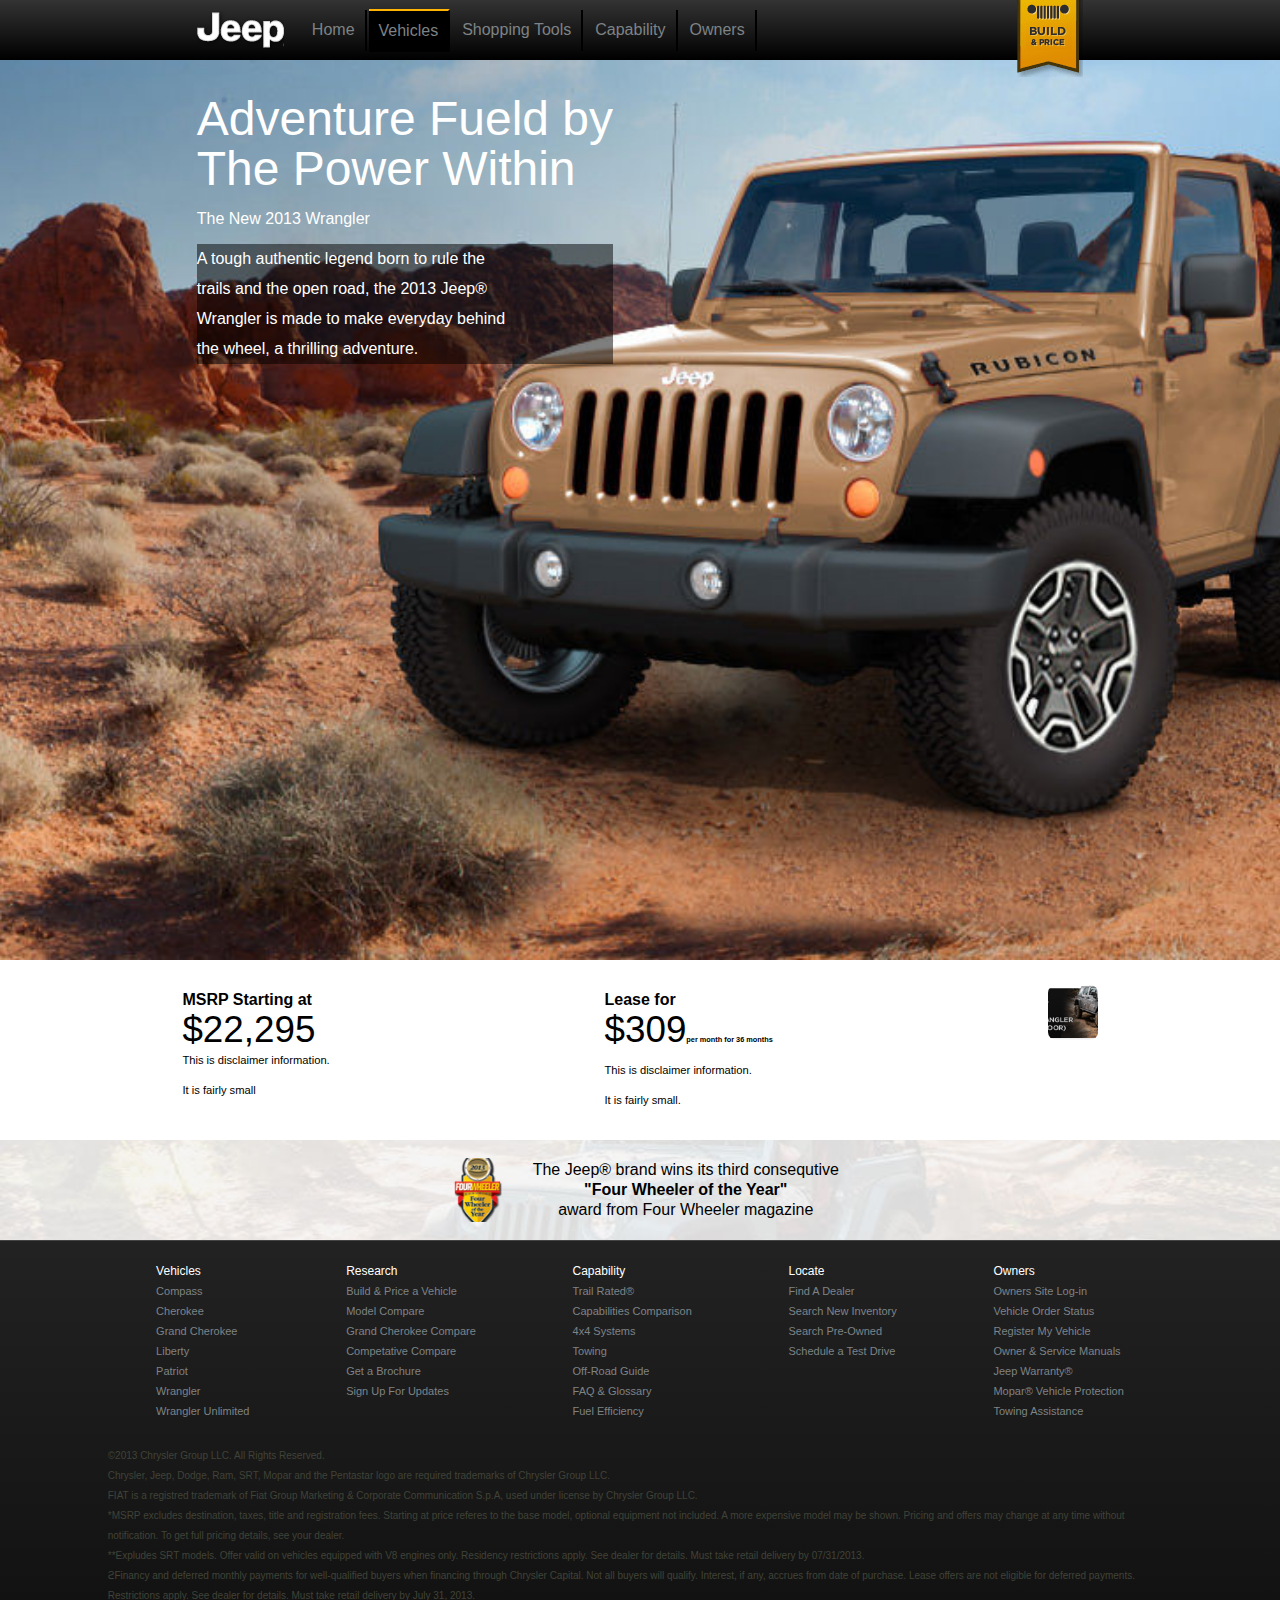
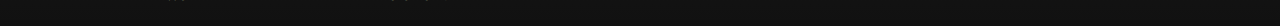
==== vehicles.html @ b2bef937 "Homework" ====
<!doctype html>
<html>
	<head>
		<meta charset="utf-8">
		<meta http-equiv="x-ua-compatible" content="ie=edge">
	    
	     <!-- ABOUT this page -->
	    <title></title>
	    <meta name="description" content="This page is">
	    <meta name="keywords" content=""  />
	    <meta name="author" content="Michelle James">
	    
	    <!--  VIEWPORT optimized specific to content -->
	    <meta name="viewport" content="width=device-width, initial-scale=1.0, user-scalable=0, minimum-scale=1.0, maximum-scale=1.0">
	    	    
	    <!-- CSS -->
	    <link href="https://fonts.googleapis.com/css?family=Montserrat" rel="stylesheet">
	    <link rel="stylesheet" href="assets/css/reset.css">
	    <link rel="stylesheet" href="assets/css/vehicles.css">
	</head>
	<body>

		<header class="header">
			<div class="header__logo"></div>
			<ul class="header__nav">
				<li class="header__nav__items"><a href="index.html">Home</a></li>
				<li class="header__nav__items active">Vehicles</li>
				<li class="header__nav__items">Shopping Tools</li>
				<li class="header__nav__items">Capability</li>
				<li class="header__nav__items">Owners</li>
			</ul>
			<div class="header__banner"></div>
		</header>

		<section class="hero-vehicles">
			<div class="hero__text">
				<h1 class="hero__headline">Adventure Fueld by<br>The Power Within</h1>
				<h3 class="hero__subheadline">The New 2013 Wrangler</h3>
				<p class="hero__paragraph">A tough authentic legend born to rule the<br>trails and the open road, the 2013 Jeep&reg;<br>Wrangler is made to make everyday behind<br>the wheel, a thrilling adventure.</p>
			</div>
		</section>

		<section class="prices">
			<ul class="prices__msrp">
				<li>MSRP Starting at</li>
				<li>$22,295</li>
				<li>This is disclaimer information.<br>It is fairly small</li>
			</ul>
			<ul class="prices__leasing">
				<li>Lease for</li>
				<li>$309<span class="prices__leasing-detail">per month for 36 months</span></li>
				<li>This is disclaimer information.<br>It is fairly small.</li>
			</ul>
			<div class="prices__promo-header"></div>
		</section>

		<section class="award">
			<div class="award__image"></div>
			<ul class="award__text">
				<li>The Jeep&reg; brand wins its third consequtive</li>
				<li>"Four Wheeler of the Year"</li>
				<li>award from Four Wheeler magazine</li>
			</ul>
		</section>

		<footer class="footer">
			<ul class="footer__sidemap">
				<ul class="footer__sidemap--list">
					<li class="footer__items footer__items--first">Vehicles</li>
					<li class="footer__items">Compass</li>
					<li class="footer__items">Cherokee</li>
					<li class="footer__items">Grand Cherokee</li>
					<li class="footer__items">Liberty</li>
					<li class="footer__items">Patriot</li>
					<li class="footer__items">Wrangler</li>
					<li class="footer__items">Wrangler Unlimited</li>
				</ul>
				<ul class="footer__sidemap--list">
					<li class="footer__items footer__items--first">Research</li>
					<li class="footer__items">Build &amp; Price a Vehicle</li>
					<li class="footer__items">Model Compare</li>
					<li class="footer__items">Grand Cherokee Compare</li>
					<li class="footer__items">Competative Compare</li>
					<li class="footer__items">Get a Brochure</li>
					<li class="footer__items">Sign Up For Updates</li>
				</ul>
				<ul class="footer__sidemap--list">
					<li class="footer__items footer__items--first">Capability</li>
					<li class="footer__items">Trail Rated&reg;</li>
					<li class="footer__items">Capabilities Comparison</li>
					<li class="footer__items">4x4 Systems</li>
					<li class="footer__items">Towing</li>
					<li class="footer__items">Off-Road Guide</li>
					<li class="footer__items">FAQ &amp; Glossary</li>
					<li class="footer__items">Fuel Efficiency</li>
				</ul>
				<ul class="footer__sidemap--list">
					<li class="footer__items footer__items--first">Locate</li>
					<li class="footer__items">Find A Dealer</li>
					<li class="footer__items">Search New Inventory</li>
					<li class="footer__items">Search Pre-Owned</li>
					<li class="footer__items">Schedule a Test Drive</li>
				</ul>
				<ul class="footer__sidemap--list">
					<li class="footer__items footer__items--first">Owners</li>
					<li class="footer__items">Owners Site Log-in</li>
					<li class="footer__items">Vehicle Order Status</li>
					<li class="footer__items">Register My Vehicle</li>
					<li class="footer__items">Owner &amp; Service Manuals</li>
					<li class="footer__items">Jeep Warranty&reg;</li>
					<li class="footer__items">Mopar&reg; Vehicle Protection</li>
					<li class="footer__items">Towing Assistance</li>
				</ul>
			</ul>
			<div class="footer__impressum">
				<p class="footer__impressum__paras">&copy;2013 Chrysler Group LLC. All Rights Reserved.</p>
				<p class="footer__impressum__paras">Chrysler, Jeep, Dodge, Ram, SRT, Mopar and the Pentastar logo are required trademarks of Chrysler Group LLC.</p>
				<p class="footer__impressum__paras">FIAT is a registred trademark of Fiat Group Marketing &amp; Corporate Communication S.p.A, used under license by Chrysler Group LLC.</p>
				<p class="footer__impressum__paras">*MSRP excludes destination, taxes, title and registration fees. Starting at price referes to the base model, optional equipment not included. A more expensive model may be shown. Pricing and offers may change at any time without notification. To get full pricing details, see your dealer.</p>
				<p class="footer__impressum__paras">**Expludes SRT models. Offer valid on vehicles equipped with V8 engines only. Residency restrictions apply. See dealer for details. Must take retail delivery by 07/31/2013.</p>
				<p class="footer__impressum__paras">&#1001;Financy and deferred monthly payments for well-qualified buyers when financing through Chrysler Capital. Not all buyers will qualify. Interest, if any, accrues from date of purchase. Lease offers are not eligible for deferred payments. Restrictions apply. See dealer for details. Must take retail delivery by July 31, 2013.</p>
			</div>
		</footer>
		<script src="assets/js/vehicles.js"></script>
	</body>
</html>
---- assets/css/vehicles.css ----
/* 
==============================================
CONTENT:	Jeep Website
AUTHOR:		Michelle James
==============================================

TABLE OF CONTENTS:

1. Main Layout
2. Content

==============================================
*/
* {
  box-sizing: border-box; }

html, body {
  font-family: Arial, Helvetica, sans-serif;
  width: 100%;
  height: 100%; }

.header {
  background: linear-gradient(#333, #000);
  height: 60px;
  display: flex;
  align-items: center;
  z-index: 5; }
  .header .header__logo {
    position: absolute;
    background-image: url(../img/sprite_nav.png);
    background-position: -288px -390px;
    width: 87px;
    height: 38px;
    margin-left: 15.37335%; }
  .header .header__nav {
    display: flex;
    align-items: center;
    margin-left: 23.42606%; }
  .header .header__nav__items {
    color: #7E8386;
    padding: 12.5px 10px;
    margin-left: 2px;
    height: auto;
    border-right: 2px solid #000; }
  .header .header__nav__items:hover {
    color: #fff;
    background: #000;
    border-top: 2px solid #ffb302; }
  .header .header__banner {
    position: absolute;
    background-image: url(../img/sprite_nav.png);
    background-position: -394px -375px;
    width: 66px;
    height: 94px;
    margin-left: 79.42899%; }

    .header__nav a {
      text-decoration: none;
      color: #7E8386;
    }

    .header__nav a:hover {
      color: #fff;
    }

    .active {
      color: #fff;
      background: #000;
      border-top: 2px solid #ffb302;
    }

.hero-vehicles {
  display: flex;
  width: 100%;
  height: 100%;
  background-image: url(../img/wrangler-main.jpg);
  background-size: cover;
  background-repeat: no-repeat;
  background-position: center;
  color: #fff; }

.hero__text {
  display: flex;
  flex-direction: column;
  margin-left: 15.37335%; 
  margin-top: 2.674230146%;
  line-height: 50px;
}

.hero__headline {
  font-size: 3em;
}

.hero__paragraph {
  background: rgba(0,0,0,.5);
  line-height: 30px;
}

.prices {
  display: flex;
  justify-content: space-around;
  background: #fff;
  padding: 25px;
  margin: 0 20px;
  border-top-left-radius: 50px;
  border-top-right-radius: 50px;

}

.prices__msrp,
.prices__leasing {
 line-height: 30px;
}

.prices__msrp>li:first-child,
.prices__leasing>li:first-child {
  font-weight: bold;
}

.prices__msrp>li:nth-child(2), 
.prices__leasing>li:nth-child(2) {
  font-size: 2.3em;
/*  font-weight: 100;
*/
}

.prices__msrp>li:nth-child(3), 
.prices__leasing>li:nth-child(3) {
  font-size: .7em;
}

.prices__leasing-detail {
  font-size: .2em;
  font-weight: bold;
}

.prices__promo-header {
  background-image: url(../img/promo-header.png);
  background-size: cover;
  background-repeat: no-repeat;
  background-position: center;
  width: 50px;
  height: 55px; 
  border-radius: 8px;
}

.award {
  background-image: url(../img/awards-background.jpg);
  background-size: cover;
  background-repeat: no-repeat;
  background-position: center;
  height: 100px;
  display: flex;
  justify-content: center;
  align-items: center;
}

.award__image {
  background-image: url(../img/award-icon.png);
  background-size: cover;
  background-repeat: no-repeat;
  background-position: center;
  width: 5.584906%;
  height: 64.862237%;
}

.award__text {
  text-align: center;
  line-height: 20px;
  padding-left: 20px;
}

.award__text>li:nth-child(2) {
  font-weight: bold;
}


.footer {
  background: linear-gradient(#222, #111);
  border-top: 1px solid #444;
  padding: 20px 0; }
  .footer .footer__sidemap {
    display: flex;
    justify-content: space-around;
    padding-bottom: 25px;
    margin-left: 8.41874%;
    margin-right: 8.41874%; }
  .footer .footer__items {
    font-size: 11px;
    line-height: 20px;
    color: #7E8386; }
  .footer .footer__items--first {
    font-size: 12px;
    color: #fff; }

.footer__impressum {
  display: flex;
  flex-direction: column; }
  .footer__impressum .footer__impressum__paras {
    color: #404337;
    font-size: 10px;
    line-height: 20px;
    margin-left: 8.41874%;
    margin-right: 8.41874%; }

/*# sourceMappingURL=main.css.map */
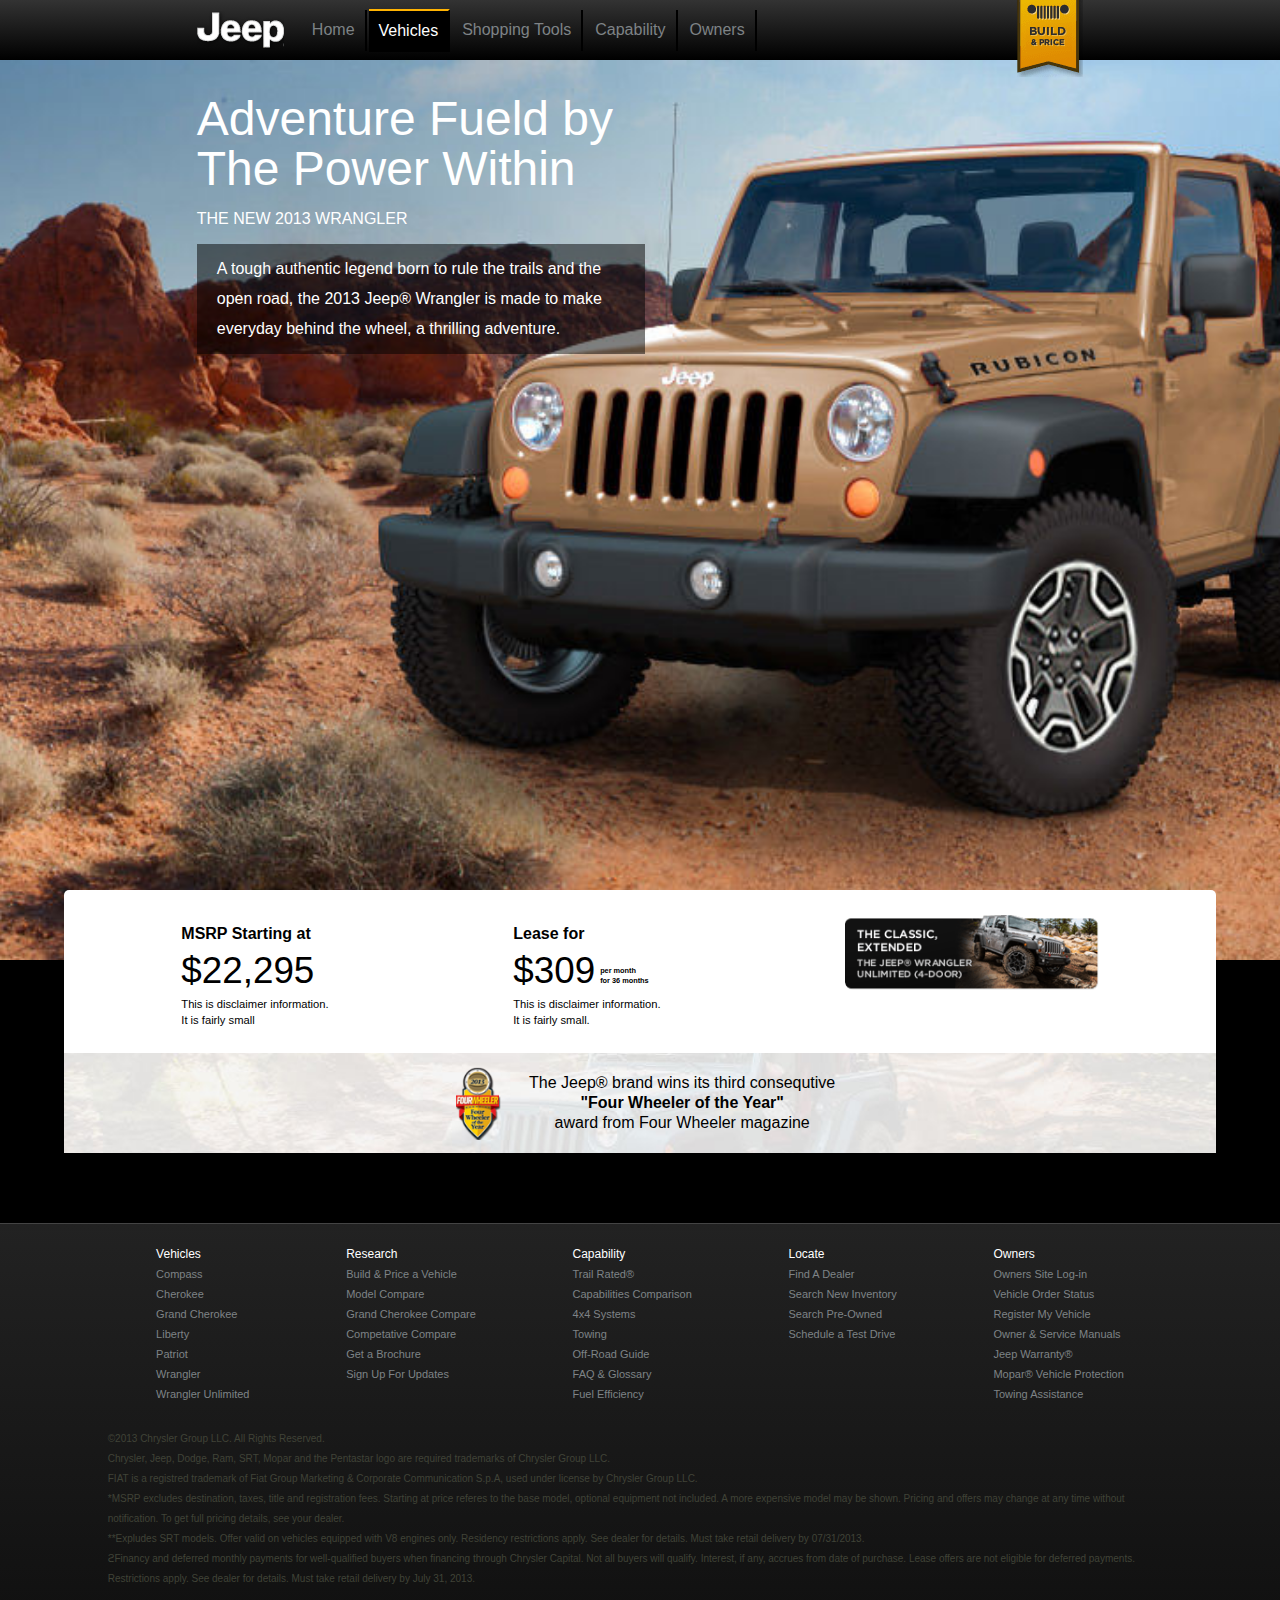
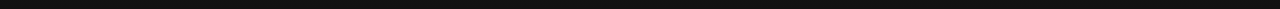
==== commit 6885fa84: "Finalizing Vehicles Page" ====
--- a/vehicles.html
+++ b/vehicles.html
@@ -16,7 +16,7 @@
 	    <!-- CSS -->
 	    <link href="https://fonts.googleapis.com/css?family=Montserrat" rel="stylesheet">
 	    <link rel="stylesheet" href="assets/css/reset.css">
-	    <link rel="stylesheet" href="assets/css/vehicles.css">
+	    <link rel="stylesheet" href="assets/css/main.css">
 	</head>
 	<body>
 
@@ -36,32 +36,33 @@
 			<div class="hero__text">
 				<h1 class="hero__headline">Adventure Fueld by<br>The Power Within</h1>
 				<h3 class="hero__subheadline">The New 2013 Wrangler</h3>
-				<p class="hero__paragraph">A tough authentic legend born to rule the<br>trails and the open road, the 2013 Jeep&reg;<br>Wrangler is made to make everyday behind<br>the wheel, a thrilling adventure.</p>
+				<p class="hero__paragraph">A tough authentic legend born to rule the trails and the open road, the 2013 Jeep&reg; Wrangler is made to make everyday behind the wheel, a thrilling adventure.</p>
 			</div>
 		</section>
+		<div class="middle-module">
+			<section class="prices">
+				<ul class="prices__msrp">
+					<li>MSRP Starting at</li>
+					<li>$22,295</li>
+					<li>This is disclaimer information.<br>It is fairly small</li>
+				</ul>
+				<ul class="prices__leasing">
+					<li>Lease for</li>
+					<li>$309<span class="prices__leasing-detail">per month<br>for 36 months</span></li>
+					<li>This is disclaimer information.<br>It is fairly small.</li>
+				</ul>
+				<div class="prices__promo-header"></div>
+			</section>
 
-		<section class="prices">
-			<ul class="prices__msrp">
-				<li>MSRP Starting at</li>
-				<li>$22,295</li>
-				<li>This is disclaimer information.<br>It is fairly small</li>
-			</ul>
-			<ul class="prices__leasing">
-				<li>Lease for</li>
-				<li>$309<span class="prices__leasing-detail">per month for 36 months</span></li>
-				<li>This is disclaimer information.<br>It is fairly small.</li>
-			</ul>
-			<div class="prices__promo-header"></div>
-		</section>
-
-		<section class="award">
-			<div class="award__image"></div>
-			<ul class="award__text">
-				<li>The Jeep&reg; brand wins its third consequtive</li>
-				<li>"Four Wheeler of the Year"</li>
-				<li>award from Four Wheeler magazine</li>
-			</ul>
-		</section>
+			<section class="award">
+				<div class="award__image"></div>
+				<ul class="award__text">
+					<li>The Jeep&reg; brand wins its third consequtive</li>
+					<li>"Four Wheeler of the Year"</li>
+					<li>award from Four Wheeler magazine</li>
+				</ul>
+			</section>
+		</div>
 
 		<footer class="footer">
 			<ul class="footer__sidemap">
--- a/assets/css/main.css
+++ b/assets/css/main.css
@@ -0,0 +1,289 @@
+/* 
+==============================================
+CONTENT:	Jeep Website
+AUTHOR:		Michelle James
+==============================================
+
+TABLE OF CONTENTS:
+
+1. Main Layout
+2. Content
+
+==============================================
+*/
+.header {
+  background: linear-gradient(#333, #000);
+  height: 60px;
+  display: flex;
+  align-items: center;
+  z-index: 5; }
+  .header .header__logo {
+    position: absolute;
+    background-image: url(../img/sprite_nav.png);
+    background-position: -288px -390px;
+    width: 87px;
+    height: 38px;
+    margin-left: 15.37335%; }
+  .header .header__nav {
+    display: flex;
+    align-items: center;
+    margin-left: 23.42606%; }
+  .header .header__nav__items {
+    color: #7E8386;
+    padding: 12.5px 10px;
+    margin-left: 2px;
+    height: auto;
+    border-right: 2px solid #000; }
+  .header .header__nav__items:hover {
+    color: #fff;
+    background: #000;
+    border-top: 2px solid #ffb302; }
+  .header .header__banner {
+    position: absolute;
+    background-image: url(../img/sprite_nav.png);
+    background-position: -394px -375px;
+    width: 66px;
+    height: 94px;
+    margin-left: 79.42899%; }
+  .header .header__nav a {
+    text-decoration: none;
+    color: #7E8386; }
+  .header .header__nav a:hover {
+    color: #fff; }
+  .header .active {
+    color: #fff;
+    background: #000;
+    border-top: 2px solid #ffb302; }
+
+.hero {
+  display: flex;
+  width: 100%;
+  height: 100%;
+  background-image: url(../img/feature-1-bg.jpg);
+  background-size: cover;
+  background-repeat: no-repeat;
+  background-position: center; }
+
+.hero__boxes {
+  display: flex;
+  justify-content: space-around;
+  align-items: flex-end;
+  width: 100%;
+  height: 100%;
+  padding-bottom: 15px;
+  color: #9A9A9A;
+  font-weight: bold;
+  font-size: 2em; }
+
+.hero__boxes__1 {
+  display: flex;
+  justify-content: center;
+  align-items: center;
+  width: 430px;
+  height: 200px;
+  background: #fff;
+  border: 2px solid black; }
+
+.hero__boxes__2,
+.hero__boxes__3 {
+  display: flex;
+  justify-content: center;
+  align-items: center;
+  width: 310px;
+  height: 200px;
+  background: #fff;
+  border: 2px solid black; }
+
+.footer {
+  background: linear-gradient(#222, #111);
+  border-top: 1px solid #444;
+  padding: 20px 0; }
+  .footer .footer__sidemap {
+    display: flex;
+    justify-content: space-around;
+    padding-bottom: 25px;
+    margin-left: 8.41874%;
+    margin-right: 8.41874%; }
+  .footer .footer__items {
+    font-size: 11px;
+    line-height: 20px;
+    color: #7E8386; }
+  .footer .footer__items--first {
+    font-size: 12px;
+    color: #fff; }
+
+.footer__impressum {
+  display: flex;
+  flex-direction: column; }
+  .footer__impressum .footer__impressum__paras {
+    color: #404337;
+    font-size: 10px;
+    line-height: 20px;
+    margin-left: 8.41874%;
+    margin-right: 8.41874%; }
+
+.hero-vehicles {
+  display: flex;
+  width: 100%;
+  height: 100%;
+  background-image: url(../img/wrangler-main.jpg);
+  background-size: cover;
+  background-repeat: no-repeat;
+  background-position: center;
+  color: #fff; }
+  .hero-vehicles .hero__text {
+    display: flex;
+    flex-direction: column;
+    margin-left: 15.37335%;
+    margin-top: 2.674230146%;
+    line-height: 50px;
+    width: 50%; }
+  .hero-vehicles .hero__headline {
+    font-size: 3em; }
+  .hero-vehicles .hero__subheadline {
+    text-transform: uppercase; }
+  .hero-vehicles .hero__paragraph {
+    background: rgba(0, 0, 0, 0.5);
+    line-height: 30px;
+    width: 70%;
+    padding: 10px 20px; }
+
+.prices {
+  display: flex;
+  justify-content: space-around;
+  background: #fff;
+  padding: 25px;
+  margin: 0 20px;
+  border-top-left-radius: 50px;
+  border-top-right-radius: 50px; }
+
+.prices__msrp,
+.prices__leasing {
+  line-height: 30px; }
+
+.prices__msrp > li:first-child,
+.prices__leasing > li:first-child {
+  font-weight: bold; }
+
+.prices__msrp > li:nth-child(2),
+.prices__leasing > li:nth-child(2) {
+  font-size: 2.3em;
+  /*  font-weight: 100;
+*/ }
+
+.prices__msrp > li:nth-child(3),
+.prices__leasing > li:nth-child(3) {
+  font-size: .7em; }
+
+.prices__leasing-detail {
+  font-size: .2em;
+  font-weight: bold;
+  width: 41%;
+  display: inline-block;
+  margin-left: 5px; }
+
+.prices__promo-header {
+  background-image: url(../img/promo-header.png);
+  background-size: cover;
+  background-repeat: no-repeat;
+  background-position: center;
+  width: 50px;
+  height: 55px;
+  border-radius: 8px; }
+
+.award {
+  background-image: url(../img/awards-background.jpg);
+  background-size: cover;
+  background-repeat: no-repeat;
+  background-position: center;
+  height: 100px;
+  display: flex;
+  justify-content: center;
+  align-items: center; }
+
+.award__image {
+  background-image: url(../img/award-icon.png);
+  background-size: cover;
+  background-repeat: no-repeat;
+  background-position: center;
+  width: 5.584906%;
+  height: 64.862237%; }
+
+.award__text {
+  text-align: center;
+  line-height: 20px;
+  padding-left: 20px; }
+
+.award__text > li:nth-child(2) {
+  font-weight: bold; }
+
+.middle-module {
+  position: relative;
+  top: -70px; }
+
+.prices {
+  display: flex;
+  justify-content: space-around;
+  background: #fff;
+  padding: 25px;
+  width: 90%;
+  margin-left: 5%;
+  border-top-left-radius: 5px;
+  border-top-right-radius: 5px; }
+  .prices .prices__msrp,
+  .prices .prices__leasing {
+    line-height: 1.4;
+    padding-top: 8px; }
+  .prices .prices__msrp > li:first-child,
+  .prices .prices__leasing > li:first-child {
+    font-weight: bold; }
+  .prices .prices__msrp > li:nth-child(3),
+  .prices .prices__leasing > li:nth-child(3) {
+    font-size: .7em; }
+  .prices .prices__leasing-detail {
+    font-size: .2em;
+    font-weight: bold; }
+  .prices .prices__promo-header {
+    background-image: url(../img/promo-header.png);
+    background-size: cover;
+    background-repeat: no-repeat;
+    background-position: center;
+    width: 23%;
+    height: 75px;
+    border-radius: 8px; }
+
+.award {
+  background-image: url(../img/awards-background.jpg);
+  background-size: cover;
+  background-repeat: no-repeat;
+  background-position: center;
+  height: 100px;
+  display: flex;
+  width: 90%;
+  margin-left: 5%;
+  justify-content: center;
+  align-items: center; }
+  .award .award__image {
+    background-image: url(../img/award-icon.png);
+    background-size: cover;
+    background-repeat: no-repeat;
+    background-position: center;
+    width: 5.584906%;
+    height: 72.862237%; }
+  .award .award__text {
+    text-align: center;
+    line-height: 20px;
+    padding-left: 20px; }
+  .award .award__text > li:nth-child(2) {
+    font-weight: bold; }
+
+* {
+  box-sizing: border-box; }
+
+html, body {
+  font-family: Arial, Helvetica, sans-serif;
+  width: 100%;
+  height: 100%;
+  background: #000; }
+
+/*# sourceMappingURL=main.css.map */
